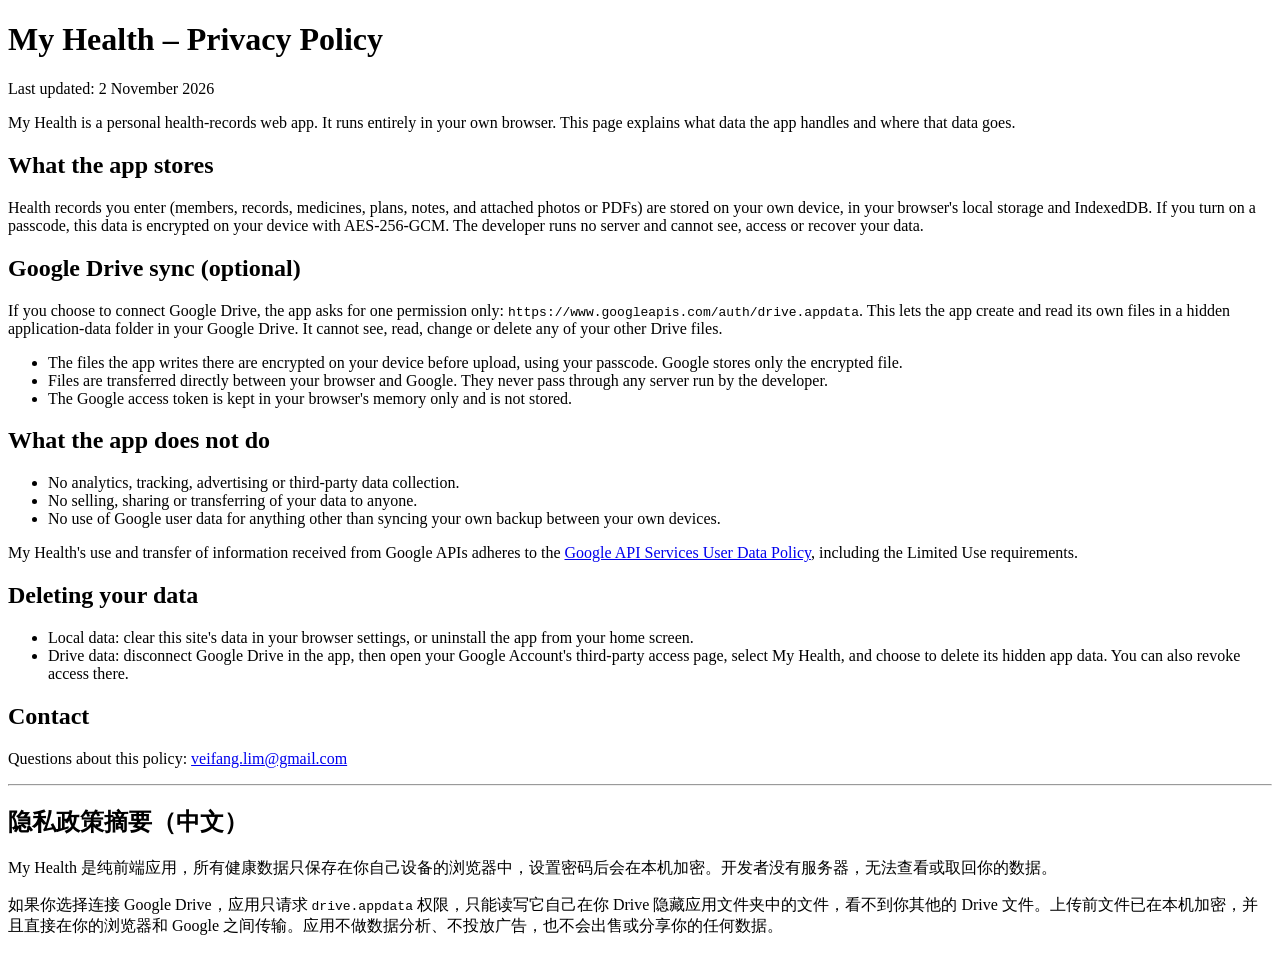
==== privacy.html @ 2bfbeaae "Add files via upload" ====
<!DOCTYPE html>
<html lang="en">
<head>
  <meta charset="utf-8">
  <meta name="viewport" content="width=device-width, initial-scale=1">
  <meta name="color-scheme" content="light dark">
  <title>My Health – Privacy Policy</title>
</head>
<body>
  <main>
    <h1>My Health – Privacy Policy</h1>
    <p>Last updated: 2 November 2026</p>

    <p>My Health is a personal health-records web app. It runs entirely in your own browser. This page explains what data the app handles and where that data goes.</p>

    <h2>What the app stores</h2>
    <p>Health records you enter (members, records, medicines, plans, notes, and attached photos or PDFs) are stored on your own device, in your browser's local storage and IndexedDB. If you turn on a passcode, this data is encrypted on your device with AES-256-GCM. The developer runs no server and cannot see, access or recover your data.</p>

    <h2>Google Drive sync (optional)</h2>
    <p>If you choose to connect Google Drive, the app asks for one permission only: <code>https://www.googleapis.com/auth/drive.appdata</code>. This lets the app create and read its own files in a hidden application-data folder in your Google Drive. It cannot see, read, change or delete any of your other Drive files.</p>
    <ul>
      <li>The files the app writes there are encrypted on your device before upload, using your passcode. Google stores only the encrypted file.</li>
      <li>Files are transferred directly between your browser and Google. They never pass through any server run by the developer.</li>
      <li>The Google access token is kept in your browser's memory only and is not stored.</li>
    </ul>

    <h2>What the app does not do</h2>
    <ul>
      <li>No analytics, tracking, advertising or third-party data collection.</li>
      <li>No selling, sharing or transferring of your data to anyone.</li>
      <li>No use of Google user data for anything other than syncing your own backup between your own devices.</li>
    </ul>
    <p>My Health's use and transfer of information received from Google APIs adheres to the <a href="https://developers.google.com/terms/api-services-user-data-policy">Google API Services User Data Policy</a>, including the Limited Use requirements.</p>

    <h2>Deleting your data</h2>
    <ul>
      <li>Local data: clear this site's data in your browser settings, or uninstall the app from your home screen.</li>
      <li>Drive data: disconnect Google Drive in the app, then open your Google Account's third-party access page, select My Health, and choose to delete its hidden app data. You can also revoke access there.</li>
    </ul>

    <h2>Contact</h2>
    <p>Questions about this policy: <a href="mailto:veifang.lim@gmail.com">veifang.lim@gmail.com</a></p>

    <hr>

    <h2>隐私政策摘要（中文）</h2>
    <p>My Health 是纯前端应用，所有健康数据只保存在你自己设备的浏览器中，设置密码后会在本机加密。开发者没有服务器，无法查看或取回你的数据。</p>
    <p>如果你选择连接 Google Drive，应用只请求 <code>drive.appdata</code> 权限，只能读写它自己在你 Drive 隐藏应用文件夹中的文件，看不到你其他的 Drive 文件。上传前文件已在本机加密，并且直接在你的浏览器和 Google 之间传输。应用不做数据分析、不投放广告，也不会出售或分享你的任何数据。</p>
  </main>
</body>
</html>
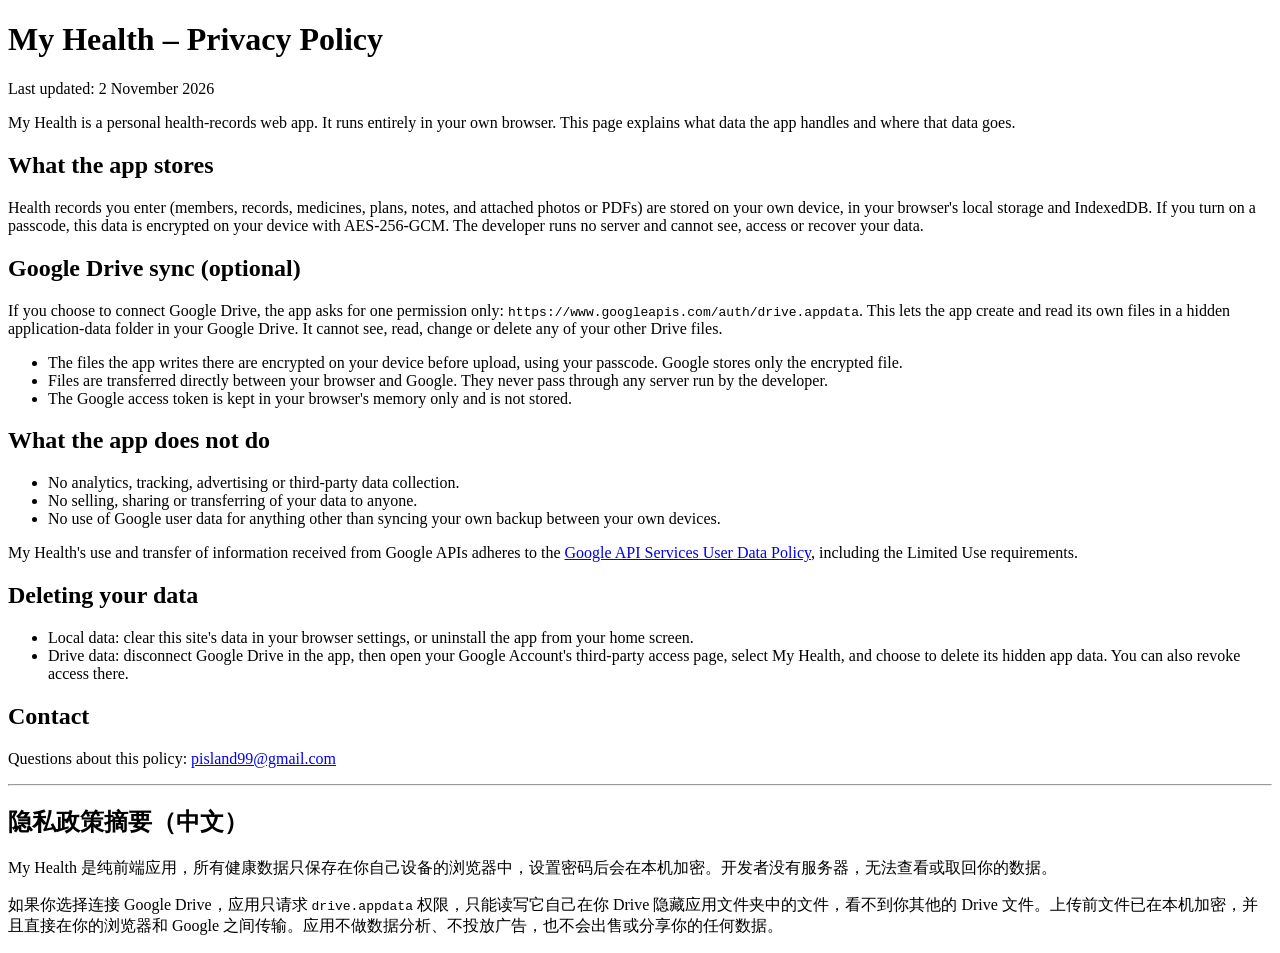
==== commit 868f7ebc: "Add files via upload update email" ====
--- a/privacy.html
+++ b/privacy.html
@@ -39,7 +39,7 @@
     </ul>
 
     <h2>Contact</h2>
-    <p>Questions about this policy: <a href="mailto:veifang.lim@gmail.com">veifang.lim@gmail.com</a></p>
+    <p>Questions about this policy: <a href="mailto:pisland99@gmail.com">pisland99@gmail.com</a></p>
 
     <hr>
 
